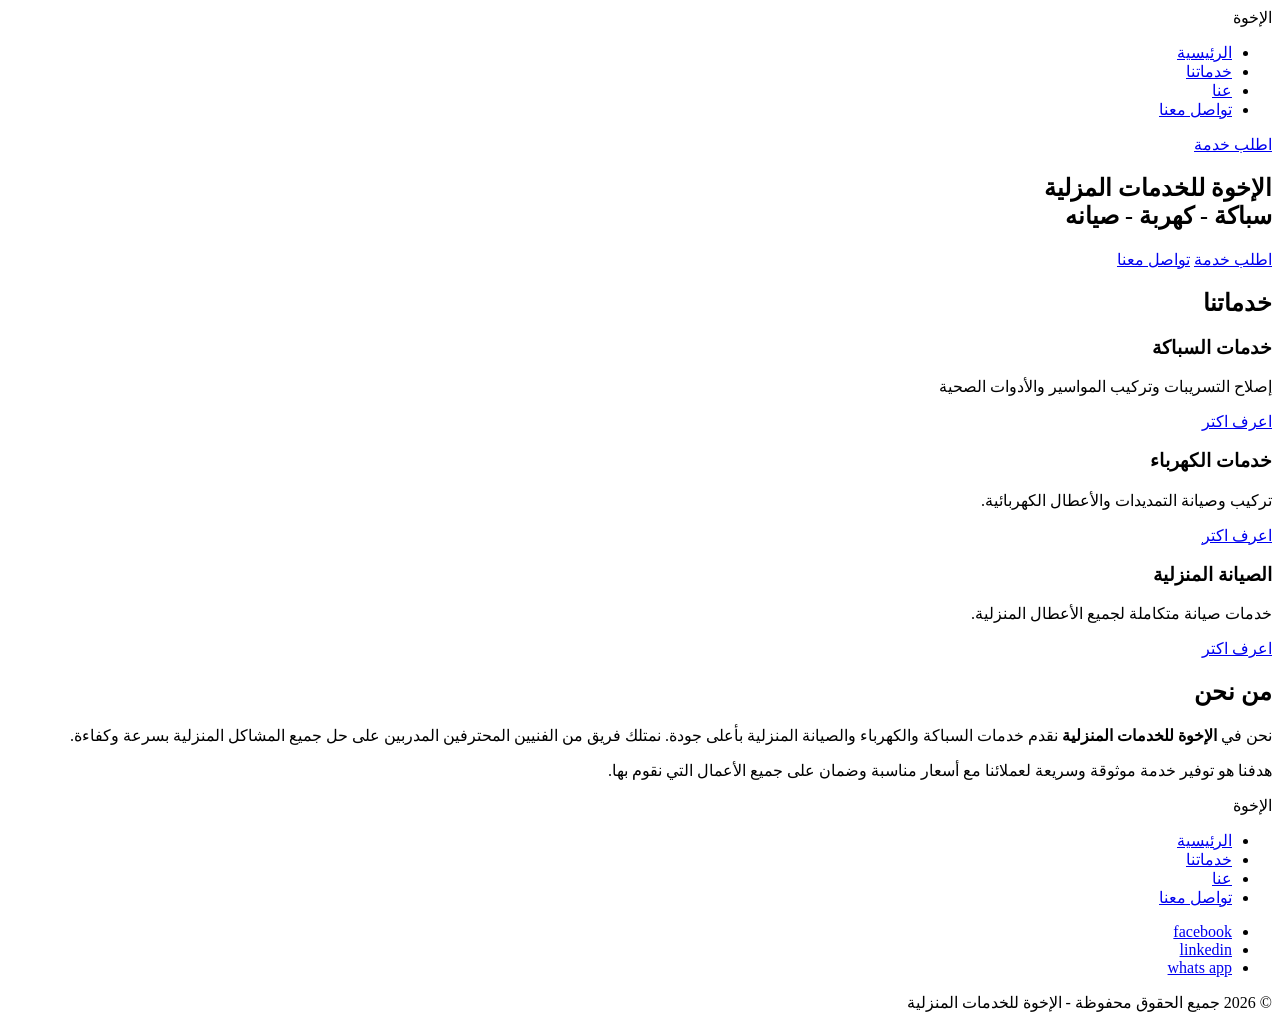
==== index.html @ 64cb6274 "Add files via upload" ====
<!DOCTYPE html>
<html lang="ar" dir="rtl">

<head>
    <meta charset="UTF-8">
    <meta name="viewport" content="width=device-width, initial-scale=1.0">
    <title>الاخوة</title>
    <link rel="stylesheet" href="css/normalize.css">
    <link rel="stylesheet" href="css/all.min.css">
    <link rel="stylesheet" href="css/framework.css">
    <link rel="stylesheet" href="css/style.css">
</head>

<body>
    <header id="home">
        <div class="container">
            <nav class="navbar">
                <div class="logo">
                    الإ<span>خوة</span>
                </div>

                <div class="menu-toggle"><i class="fa-solid fa-bars"></i></div>
                <ul class="nav-links">
                    <li><a href="#home">الرئيسية</a></li>
                    <li><a href="#services">خدماتنا</a></li>
                    <li><a href="#about">عنا</a></li>
                    <li><a href="#footer">تواصل معنا</a></li>
                </ul>
                <a href="#" class="btn-nav">اطلب خدمة</a>
            </nav>
        </div>
    </header>

    <section class="hero-content">
        <div class="cover">
            <div class="hero-info">
                <h2>الإخوة للخدمات المزلية <br> سباكة - كهربة - صيانه</h2>
                <div class="hero-buttons">
                    <a href="#" class="btn primary">اطلب خدمة</a>
                    <a href="#" class="btn outline">تواصل معنا</a>
                </div>
            </div>
        </div>
    </section>

    <section class="services" id="services">
        <div class="container">
            <h2 class="title-section">خدماتنا</h2>

            <div class="services-grid">

                <div class="service-card">
                    <div class="icon"></div>
                    <h3>خدمات السباكة</h3>
                    <p>إصلاح التسريبات وتركيب المواسير والأدوات الصحية</p>
                    <a href="#" class="card-btn">اعرف اكتر </a>
                </div>

                <div class="service-card">
                    <div class="icon"></div>
                    <h3>خدمات الكهرباء</h3>
                    <p>تركيب وصيانة التمديدات والأعطال الكهربائية.</p>
                    <a href="#" class="card-btn">اعرف اكتر </a>
                </div>

                <div class="service-card">
                    <div class="icon"></div>
                    <h3>الصيانة المنزلية</h3>
                    <p>خدمات صيانة متكاملة لجميع الأعطال المنزلية.</p>
                    <a href="#" class="card-btn">اعرف اكتر </a>
                </div>

            </div>
        </div>
    </section>

    <section class="about" id="about">

<h2 class="title-section">من نحن</h2>

<p>
نحن في <strong>الإخوة للخدمات المنزلية</strong> نقدم خدمات السباكة والكهرباء
والصيانة المنزلية بأعلى جودة. نمتلك فريق من الفنيين المحترفين
المدربين على حل جميع المشاكل المنزلية بسرعة وكفاءة.
</p>

<p>
هدفنا هو توفير خدمة موثوقة وسريعة لعملائنا مع أسعار مناسبة
وضمان على جميع الأعمال التي نقوم بها.
</p>

</section>

<footer id="footer">
    <div class="container">
        <div class="foot-logo">
            <div class="logo">
                الإ<span>خوة</span>
            </div>
        </div>
            <ul class="foot-links">
                <li><a href="#home">الرئيسية</a></li>
                <li><a href="#services">خدماتنا</a></li>
                <li><a href="#about">عنا</a></li>
                <li><a href="#">تواصل معنا</a></li>
            </ul>
            <div class="foot-social">
                <ul class="icons">
                    <li><a href="#"><i class="fa-brands fa-facebook"></i> facebook</a></li>
                    <li><a href="#"><i class="fa-brands fa-linkedin-in"></i> linkedin</a></li>
                    <li><a href="#"><i class="fa-brands fa-whatsapp"></i> whats app</a></li>
                </ul>
            </div>
    </div>
    <p class="copy">© 2026 جميع الحقوق محفوظة - الإخوة للخدمات المنزلية</p>
</footer>


<script src="js/main.js"></script>
</body>
</html>
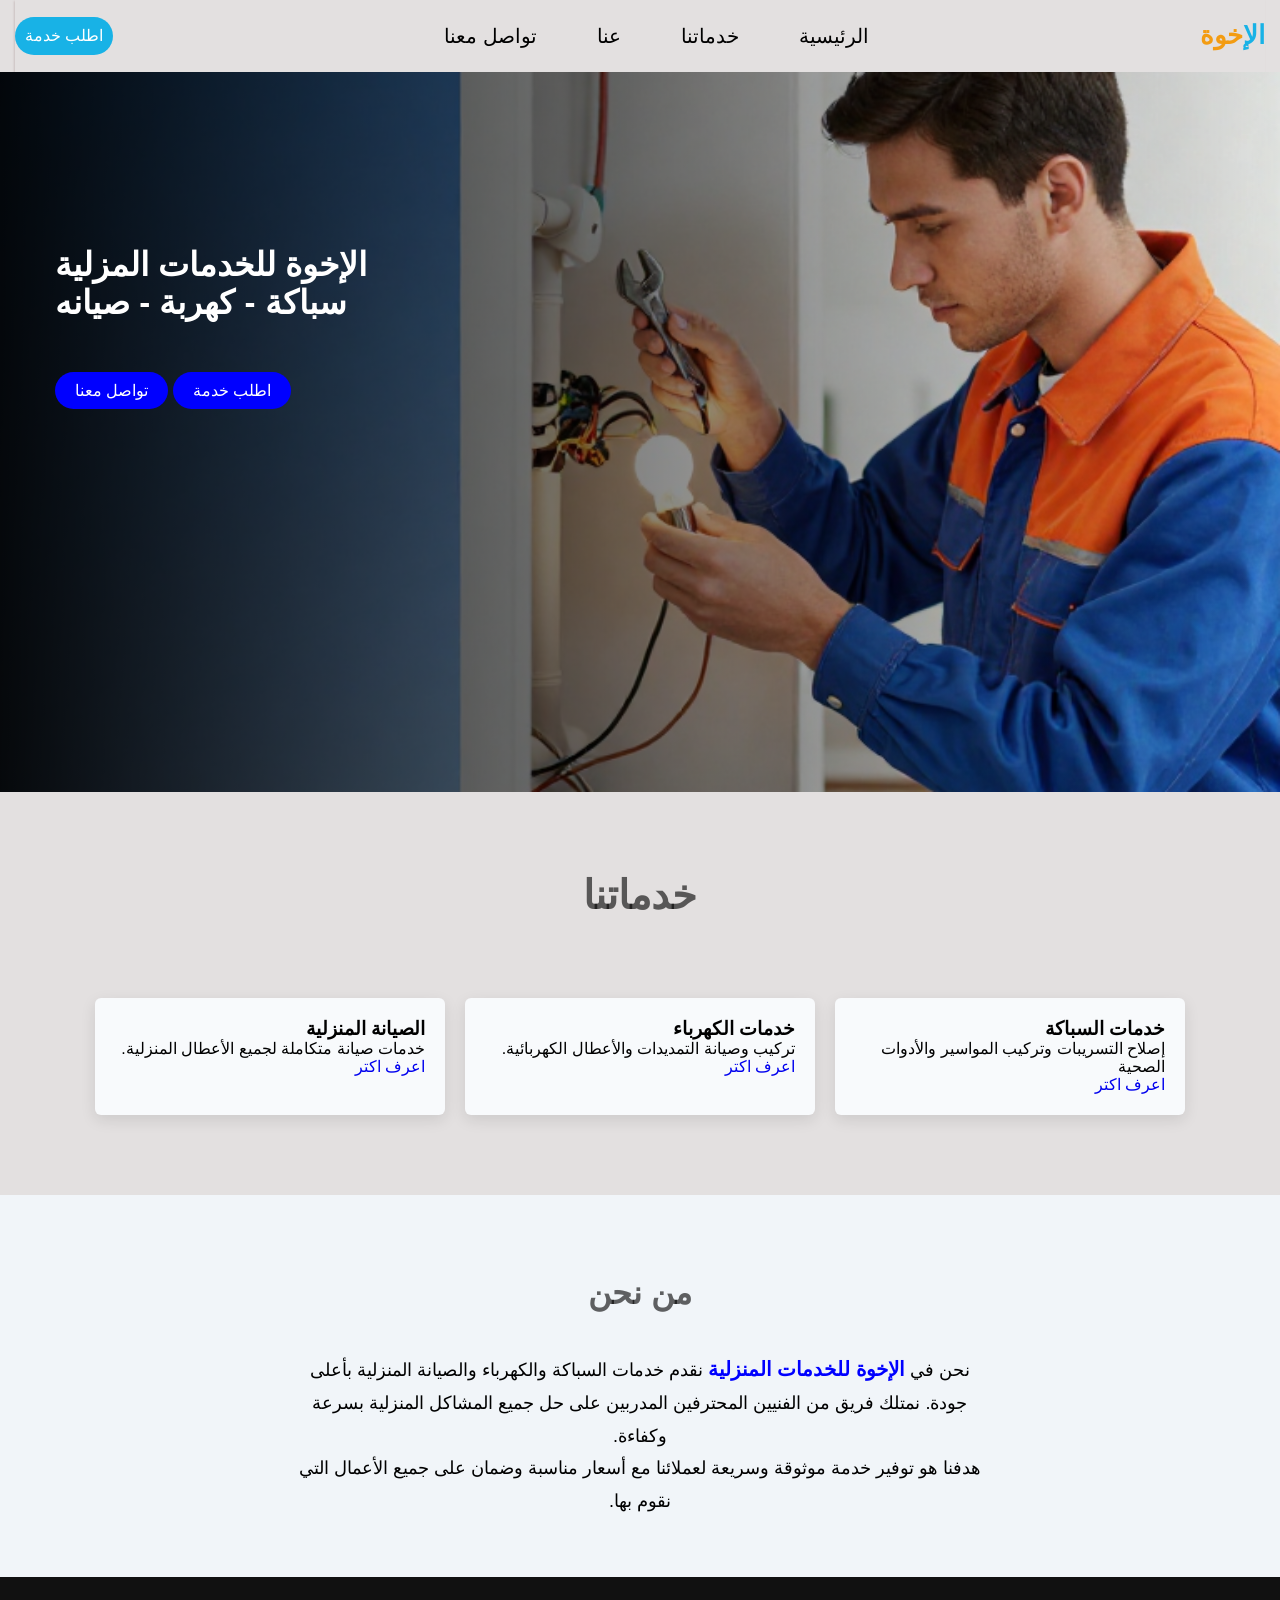
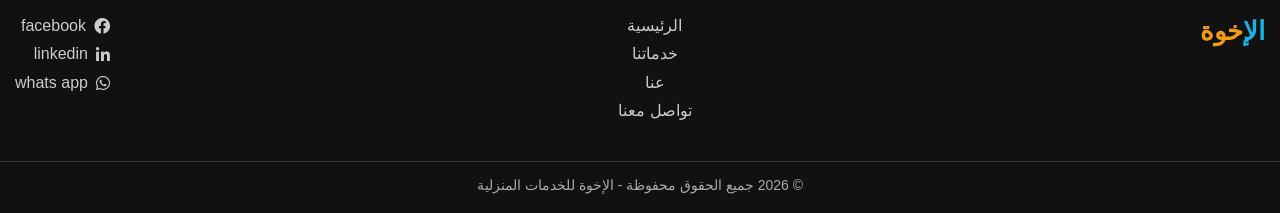
==== commit 2b3adba4: "add services pages" ====
--- a/index.html
+++ b/index.html
@@ -53,21 +53,21 @@
                     <div class="icon"></div>
                     <h3>خدمات السباكة</h3>
                     <p>إصلاح التسريبات وتركيب المواسير والأدوات الصحية</p>
-                    <a href="#" class="card-btn">اعرف اكتر </a>
+                    <a href="plumbing.html" class="card-btn" target="_blank">اعرف اكتر</a>
                 </div>
 
                 <div class="service-card">
                     <div class="icon"></div>
                     <h3>خدمات الكهرباء</h3>
                     <p>تركيب وصيانة التمديدات والأعطال الكهربائية.</p>
-                    <a href="#" class="card-btn">اعرف اكتر </a>
+                    <a href="electricity.html" class="card-btn" target="_blank">اعرف اكتر </a>
                 </div>
 
                 <div class="service-card">
                     <div class="icon"></div>
                     <h3>الصيانة المنزلية</h3>
                     <p>خدمات صيانة متكاملة لجميع الأعطال المنزلية.</p>
-                    <a href="#" class="card-btn">اعرف اكتر </a>
+                    <a href="maintenance.html" class="card-btn" target="_blank">اعرف اكتر</a>
                 </div>
 
             </div>
--- a/css/framework.css
+++ b/css/framework.css
@@ -0,0 +1,736 @@
+/* start box  */
+.d-flex {
+    display: flex;
+}
+
+.f-wrap {
+    flex-wrap: wrap;
+}
+
+.gap-20 {
+    gap: 20px;
+}
+
+.d-grid {
+    display: grid;
+}
+
+.d-block {
+    display: block;
+}
+
+@media (max-width: 767px) {
+    .block-mobile {
+        display: block;
+    }
+}
+
+/* end box  */
+
+/* start padding + margin,  */
+.p-2 {
+    padding: 2px;
+}
+
+.p-5 {
+    padding: 5px;
+}
+
+.p-10 {
+    padding: 10px;
+}
+
+.p-15 {
+    padding: 15px;
+}
+
+.p-20 {
+    padding: 20px;
+}
+
+.pt-10 {
+    padding-top: 10px;
+}
+
+.pt-15 {
+    padding-top: 15px;
+}
+
+.pt-20 {
+    padding-top: 20px;
+}
+
+.pt-30 {
+    padding-top: 30px;
+}
+
+.pb-5 {
+    padding-bottom: 5px;
+}
+
+.pb-10 {
+    padding-bottom: 10px;
+}
+
+.pb-15 {
+    padding-bottom: 15px;
+}
+
+.pb-20 {
+    padding-bottom: 20px;
+}
+
+.pb-25 {
+    padding-bottom: 25px;
+}
+
+.pl-10 {
+    padding-left: 10px;
+}
+
+.pl-15 {
+    padding-left: 15px;
+}
+
+.pl-20 {
+    padding-left: 20px;
+}
+
+.pl-30 {
+    padding-left: 30px;
+}
+
+.pl-70 {
+    padding-left: 70px;
+}
+
+.pr-20 {
+    padding-right: 20px;
+}
+
+.pr-90 {
+    padding-right: 90px;
+}
+
+.m-auto {
+    margin: auto;
+}
+
+.m-0 {
+    margin: 0;
+}
+
+.m-15 {
+    margin: 15px;
+}
+
+.m-20 {
+    margin: 20px;
+}
+
+.mt-0 {
+    margin-top: 0;
+}
+
+.mt-5 {
+    margin-top: 5px;
+}
+
+.mt-10 {
+    margin-top: 10px;
+}
+
+.mt-15 {
+    margin-top: 15px;
+}
+
+.mt-20 {
+    margin-top: 20px;
+}
+
+.mt-25 {
+    margin-top: 25px;
+}
+
+.mb-0 {
+    margin-bottom: 0;
+}
+
+.mb-5 {
+    margin-bottom: 5px;
+}
+
+.mb-10 {
+    margin-bottom: 10px;
+}
+
+.mb-15 {
+    margin-bottom: 15px;
+}
+
+.mb-20 {
+    margin-bottom: 20px;
+}
+
+.mb-25 {
+    margin-bottom: 25px;
+}
+
+.mb-30 {
+    margin-bottom: 30px;
+}
+
+.mb-50 {
+    margin-bottom: 50px;
+}
+
+.mb-100 {
+    margin-bottom: 100px;
+}
+
+.mb--10 {
+    margin-bottom: -10px;
+}
+
+.ml-auto {
+    margin-left: auto;
+}
+
+.ml-0 {
+    margin-left: 0;
+}
+
+.ml-5 {
+    margin-left: 5px;
+}
+
+.ml-10 {
+    margin-left: 10px;
+}
+
+.ml-15 {
+    margin-left: 15px;
+}
+
+.ml-20 {
+    margin-left: 20px;
+}
+
+.mr-5 {
+    margin-right: 5px;
+}
+
+.mr-10 {
+    margin-right: 10px;
+}
+
+.mr-15 {
+    margin-right: 15px;
+}
+
+.mr-20 {
+    margin-right: 20px;
+}
+
+.mr-90 {
+    margin-right: 90px;
+}
+
+.mt--20 {
+    margin-top: -20px;
+}
+
+/* end padding + margin,  */
+/* start color  */
+.bg-white {
+    background-color: white;
+}
+
+.bg-eee {
+    background-color: #eee;
+}
+
+.bg-blue0 {
+    background-color: blue;
+}
+
+.bg-blue {
+    background-color: var(--blue-color);
+}
+
+.bg-orange {
+    background-color: var(--orange-color)
+}
+
+.bg-red {
+    background-color: var(--red-color)
+}
+
+.bg-green {
+    background-color: var(--green-color)
+}
+
+.bg-grey {
+    background-color: grey;
+}
+
+.bg-eee {
+    background-color: #eee;
+}
+
+.c-black {
+    color: black;
+}
+
+.c-white {
+    color: white;
+}
+
+.c-red {
+    color: red;
+}
+
+.c-facebook {
+    color: #1877f2;
+}
+
+.c-twitter {
+    color: #1da1f2;
+}
+
+.c-toutube {
+    color: #ff0000;
+}
+
+.c-linkedin {
+    color: #0a66c2;
+}
+
+.c-blue {
+    color: var(--blue-color);
+}
+
+.c-blue-alt {
+    color: var(--blue-alt-color);
+}
+
+.c-orange {
+    color: var(--orange-color);
+}
+
+.c-green {
+    color: var(--green-color);
+}
+
+.c-red {
+    color: var(--red-color);
+}
+
+.c-grey {
+    color: var(--grey-color);
+}
+
+.c-bbb {
+    color: #bbb;
+}
+
+/* end color  */
+/* start position  */
+.p-relative {
+    position: relative;
+}
+
+.p-absolute {
+    position: absolute;
+}
+
+.over-h {
+    overflow: hidden;
+}
+
+.top-0 {
+    top: 0;
+}
+
+.top-15 {
+    top: 15px;
+}
+
+.right-20 {
+    right: 20px;
+}
+
+.left-0 {
+    left: 0;
+}
+
+.left-15 {
+    left: 15px;
+}
+
+/* end position  */
+/* start font  */
+.fs-13 {
+    font-size: 13px;
+}
+
+.fs-14 {
+    font-size: 14px;
+}
+
+.fs-15 {
+    font-size: 15px;
+}
+
+.fs-17 {
+    font-size: 17px;
+}
+
+.fs-18 {
+    font-size: 18px;
+}
+
+.fs-20 {
+    font-size: 20px;
+}
+
+.fs-25 {
+    font-size: 25px;
+}
+
+.fs-30 {
+    font-size: 30px;
+}
+
+.fw-bold {
+    font-weight: bold;
+}
+
+.fw-normal {
+    font-weight: normal;
+}
+
+.text-c {
+    text-align: center;
+}
+
+.text-r {
+    text-align: right;
+}
+
+.text-l {
+    text-align: left;
+}
+
+.text-nowrap {
+    text-wrap: nowrap;
+}
+
+.text-form {
+    text-transform: capitalize;
+}
+
+@media (max-width: 767px) {
+    .text-c-mobile {
+        text-align: center;
+    }
+}
+
+.align-center {
+    align-items: center;
+}
+
+/* end font  */
+/* start border  */
+.rad-6 {
+    border-radius: 6px;
+}
+
+.rad-10 {
+    border-radius: 10px;
+}
+
+.rad-15 {
+    border-radius: 15px;
+}
+
+.rad-20 {
+    border-radius: 20px;
+}
+
+.rad-30 {
+    border-radius: 30px;
+}
+
+.rad-half {
+    border-radius: 50%
+}
+
+.border-ccc {
+    border: 1px solid #ccc;
+}
+
+.border-b1-ccc {
+    border-bottom: 1px solid #ccc;
+}
+
+.border-eee {
+    border: 1px solid #eee;
+}
+
+.border-2-eee {
+    border: 2px solid #eee;
+}
+
+.border-ddd {
+    border: 1px solid #ddd;
+}
+
+.border-t-eee {
+    border-top: 1px solid #eee;
+}
+
+.border-b1-eee {
+    border-bottom: 1px solid #eee;
+}
+
+.border-b-eee {
+    border-bottom: 2px solid #eee;
+}
+
+.b-none {
+    border: none;
+}
+
+.b-r-none {
+    border-right: none;
+}
+
+.out-none {
+    outline: none;
+}
+
+/* end border  */
+/* start media  */
+@media (max-width: 767px) {
+    .mobile-none {
+        display: none;
+    }
+}
+
+/* end media  */
+/* start width + height  */
+.m-w-full {
+    max-width: 100%;
+}
+
+.w-full {
+    width: 100%;
+}
+
+.w-fit {
+    width: fit-content;
+}
+
+.w-15 {
+    width: 15px;
+}
+
+.w-30 {
+    width: 30px;
+}
+
+.w-40 {
+    width: 40px;
+}
+
+.w-50 {
+    width: 50px;
+}
+
+.w-60 {
+    width: 60px;
+}
+
+.w-80 {
+    width: 80px;
+}
+
+.w-90 {
+    width: 90px;
+}
+
+.w-100 {
+    width: 100px;
+}
+
+.w-120 {
+    width: 120px;
+}
+
+.w-150 {
+    width: 150px;
+}
+
+.w-180 {
+    width: 180px;
+}
+
+.w-200 {
+    width: 200px;
+}
+
+.w-300 {
+    width: 300px;
+}
+
+.w-50-100 {
+    width: 50%;
+}
+
+.w-70-100 {
+    width: 70%;
+}
+
+.h-full {
+    height: 100%;
+}
+
+.m-h-80 {
+    min-height: 80px;
+}
+
+.m-h-140 {
+    min-height: 140px;
+}
+
+.m-h-160 {
+    min-height: 160px;
+}
+
+.h-5 {
+    height: 5px;
+}
+
+.h-6 {
+    height: 6px;
+}
+
+.h-8 {
+    height: 8px;
+}
+
+.h-15 {
+    height: 15px;
+}
+
+.h-30 {
+    height: 30px;
+}
+
+.h-40 {
+    height: 40px;
+}
+
+.h-50 {
+    height: 50px;
+}
+
+.h-60 {
+    height: 60px;
+}
+
+.h-80 {
+    height: 80px;
+}
+
+.h-90 {
+    height: 90px;
+}
+
+.h-100 {
+    height: 100px;
+}
+
+.h-120 {
+    height: 120px;
+}
+
+.h-150 {
+    height: 150px;
+}
+
+.h-180 {
+    height: 180px;
+}
+
+.h-280 {
+    height: 280px;
+}
+
+.h-300 {
+    height: 300px;
+}
+
+.line-height6 {
+    line-height: 1.6;
+}
+
+.line-height {
+    line-height: 1.7;
+}
+
+/* end width + height  */
+/* start transition  */
+.trans-03 {
+    transition: 0.3s;
+}
+
+.trans-05 {
+    transition: 0.5s;
+}
+
+/* end transition  */
+/* start components  */
+.center-flex {
+    display: flex;
+    align-items: center;
+    justify-content: center;
+}
+
+.between-flex {
+    display: flex;
+    align-items: center;
+    justify-content: space-between;
+}
+
+.evenly-flex {
+    display: flex;
+    align-items: center;
+    justify-content: space-evenly;
+}
+
+.start-flex {
+    display: flex;
+    align-items: center;
+    justify-content: flex-start;
+}
+
+.flex-1 {
+    flex: 1;
+}
+
+.btn-shape {
+    padding: 5px 10px;
+    border-radius: 6px;
+    border: 1px solid #eee;
+}
+
+/* end components  */
+.curs-pointer {
+    cursor: pointer
+}
+
+.resize-none {
+    resize: none;
+}
--- a/css/style.css
+++ b/css/style.css
@@ -0,0 +1,299 @@
+*{
+    margin: 0;
+    padding: 0;
+    box-sizing: border-box;
+}
+:root {
+    --main-color: #18b2e6;
+    --hover-color: #f39c12;
+    --all-color: #93c1fa;
+    --main-transition: 0.4s;
+    --min-radius: 6px;
+}
+html {
+    scroll-behavior: smooth;
+}
+body {
+    direction: rtl;
+    text-align: right;
+    font-family: "cairo", sans-serif;
+    background-color: #e3e0e0;
+}
+.container {
+    padding-left: 15px;
+    padding-right: 15px;
+    margin-left: auto;
+    margin-right: auto;
+}
+ul {
+    list-style: none;
+}
+a {
+    text-decoration: none;
+}
+
+.title-section {
+    font-size: 40px;
+    text-align: center;
+    padding: 20px;
+    margin-bottom: 40px;
+    font-weight: bold;
+    color: #0000009c;
+}
+
+/* start header  */
+.navbar {
+    display: flex;
+    justify-content: space-between;
+    align-items: center;
+    min-height: 72px;
+    flex-wrap: wrap;
+    box-shadow: -1px 1px 2px 0px #cbc0c0;
+}
+.logo {
+    font-size: 26px;
+    font-weight: bold;
+    color: var(--main-color);
+}
+.logo span {
+    color:#f39c12;
+    font-size: 26px;
+}
+.nav-links {
+    position: relative;
+    list-style: none;
+    display: flex;
+    height: 72px;
+    align-items: center;
+}
+.nav-links a {
+    position: relative;
+    padding: 0 30px;
+    color: black;
+    text-decoration: none;
+    font-size: 20px;
+    overflow: hidden;
+    display: flex;
+    align-items: center;
+    height: 72px;
+}
+.nav-links a:hover {
+    color: var(--hover-color);
+}
+.nav-links a::before {
+    content: "";
+    position: absolute;
+    background-color: var(--hover-color);
+    height: 2px;
+    width: 100%;
+    top: 0;
+    left: -100%;
+    transition: var(--main-transition);
+}
+.nav-links a:hover::before {
+    left: 0;
+}
+.navbar .btn-nav {
+    background-color: var(--main-color);
+    color: white;
+    height: fit-content;
+    padding: 10px;
+    border-radius: 20px;
+    transition: var(--main-transition);
+}
+.navbar .btn-nav:hover {
+    color: var(--hover-color);
+}
+@media (min-width: 768px) and (max-width: 991px) {
+    .navbar .btn-nav {
+        display: none;
+    }
+}
+.menu-toggle {
+    display: none;
+    font-size: 30px;
+    color: blue;
+    cursor: pointer;
+}
+@media (max-width: 767px) {
+    .navbar {
+        justify-content: space-around;
+        align-items: center;
+    }
+    .nav-links {
+        display: none;
+    }
+    .navbar > a {
+        display: none;
+    }
+    .menu-toggle {
+    display: block;
+}
+.menu-toggle:hover .nav-links {
+    display: flex;
+}
+}
+/* end header  */
+/* start hero-content */
+
+section.hero-content {
+position: relative;
+    height: 80vh;
+    background-image: url(../images/hero.png);
+    background-position: center;
+    background-size: cover;
+    background-repeat: no-repeat;
+}
+section.hero-content .cover {
+    position: absolute;
+    width: 100%;
+    height: 100%;
+    background: linear-gradient(90deg, #000000f2, transparent);
+}
+section.hero-content .cover .hero-info {
+    position: absolute;
+    text-align: left;
+    left: 25px;
+    top: 20%;
+}
+section.hero-content h2 {
+    color: white;
+    font-size: 33px;
+    padding: 30px;
+    font-weight: 600;
+}
+section.hero-content p {
+    color: white;
+    font-size: 20px;
+    padding: 0 20px 20px;
+}
+section.hero-content .hero-buttons {
+    padding-left: 30px;
+    margin-top: 30px;
+}
+section.hero-content .hero-buttons .btn {
+    color: white;
+    padding: 10px 20px;
+    background: blue;
+    border-radius: 20px;
+    transition: var(--main-transition);
+}
+section.hero-content .hero-buttons .primary:hover {
+    background: var(--hover-color);
+    border-color: white;
+    border-width: 1px;
+    border-style: solid;
+    color: black;
+    font-weight: bold;
+}
+section.hero-content .hero-buttons .outline:hover {
+    background: var(--hover-color);
+    border-color: white; 
+    border-width: 1px;
+    border-style: solid;
+}
+/* end hero-content */
+
+/* start services  */
+.services {
+    padding: 60px;
+}
+
+.services .services-grid {
+    display: grid;
+    grid-template-columns: repeat(auto-fit, minmax(250px, 1fr));
+    gap: 20px;
+    padding: 20px;
+}
+/* start card */
+.services .services-grid .service-card {
+    background: #f8fafc;
+    padding: 20px;
+    overflow: hidden;
+    border-radius: var(--min-radius);
+    box-shadow: 0 5px 15px rgba(0, 0, 0, 0.1);
+    transition: var(--main-transition);
+}
+.services .services-grid .service-card:hover {
+    transform: translateY(-5px);
+}
+/* end card */
+/* end services  */
+/* start about  */
+.about{
+padding:60px;
+background:#f1f5f9;
+text-align:center;
+}
+
+.about h2{
+font-size:32px;
+margin-bottom:20px;
+}
+
+.about p{
+max-width:700px;
+margin:auto;
+line-height:1.8;
+font-size:18px;
+}
+/* end about  */
+/* start footer  */
+footer {
+    background: #111;
+    color: #fff;
+    text-align: center;
+    padding: 40px 0 20px;
+}
+footer .container {
+    display: flex;
+    justify-content: space-between;
+    align-items: flex-start;
+    flex-wrap: wrap;
+    gap: 30px;
+}
+.foot-links li {
+    margin-bottom: 10px;
+}
+
+.foot-links a {
+    text-decoration:none;
+    color:#ccc;
+    transition:0.3s;
+}
+.foot-links a:hover{
+    color:#f39c12;
+}
+
+/* السوشيال */
+.icons{
+    list-style:none;
+}
+
+.icons li{
+    margin-bottom:10px;
+}
+
+.icons a{
+    text-decoration:none;
+    color:#ccc;
+    display:flex;
+    align-items:center;
+    gap:8px;
+    transition:0.3s;
+}
+
+.icons a:hover{
+    color:#f39c12;
+}
+
+/* خط الحقوق */
+.copy{
+    text-align:center;
+    margin-top:30px;
+    border-top:1px solid #333;
+    padding-top:15px;
+    font-size:14px;
+    color:#aaa;
+}
+/* end footer  */
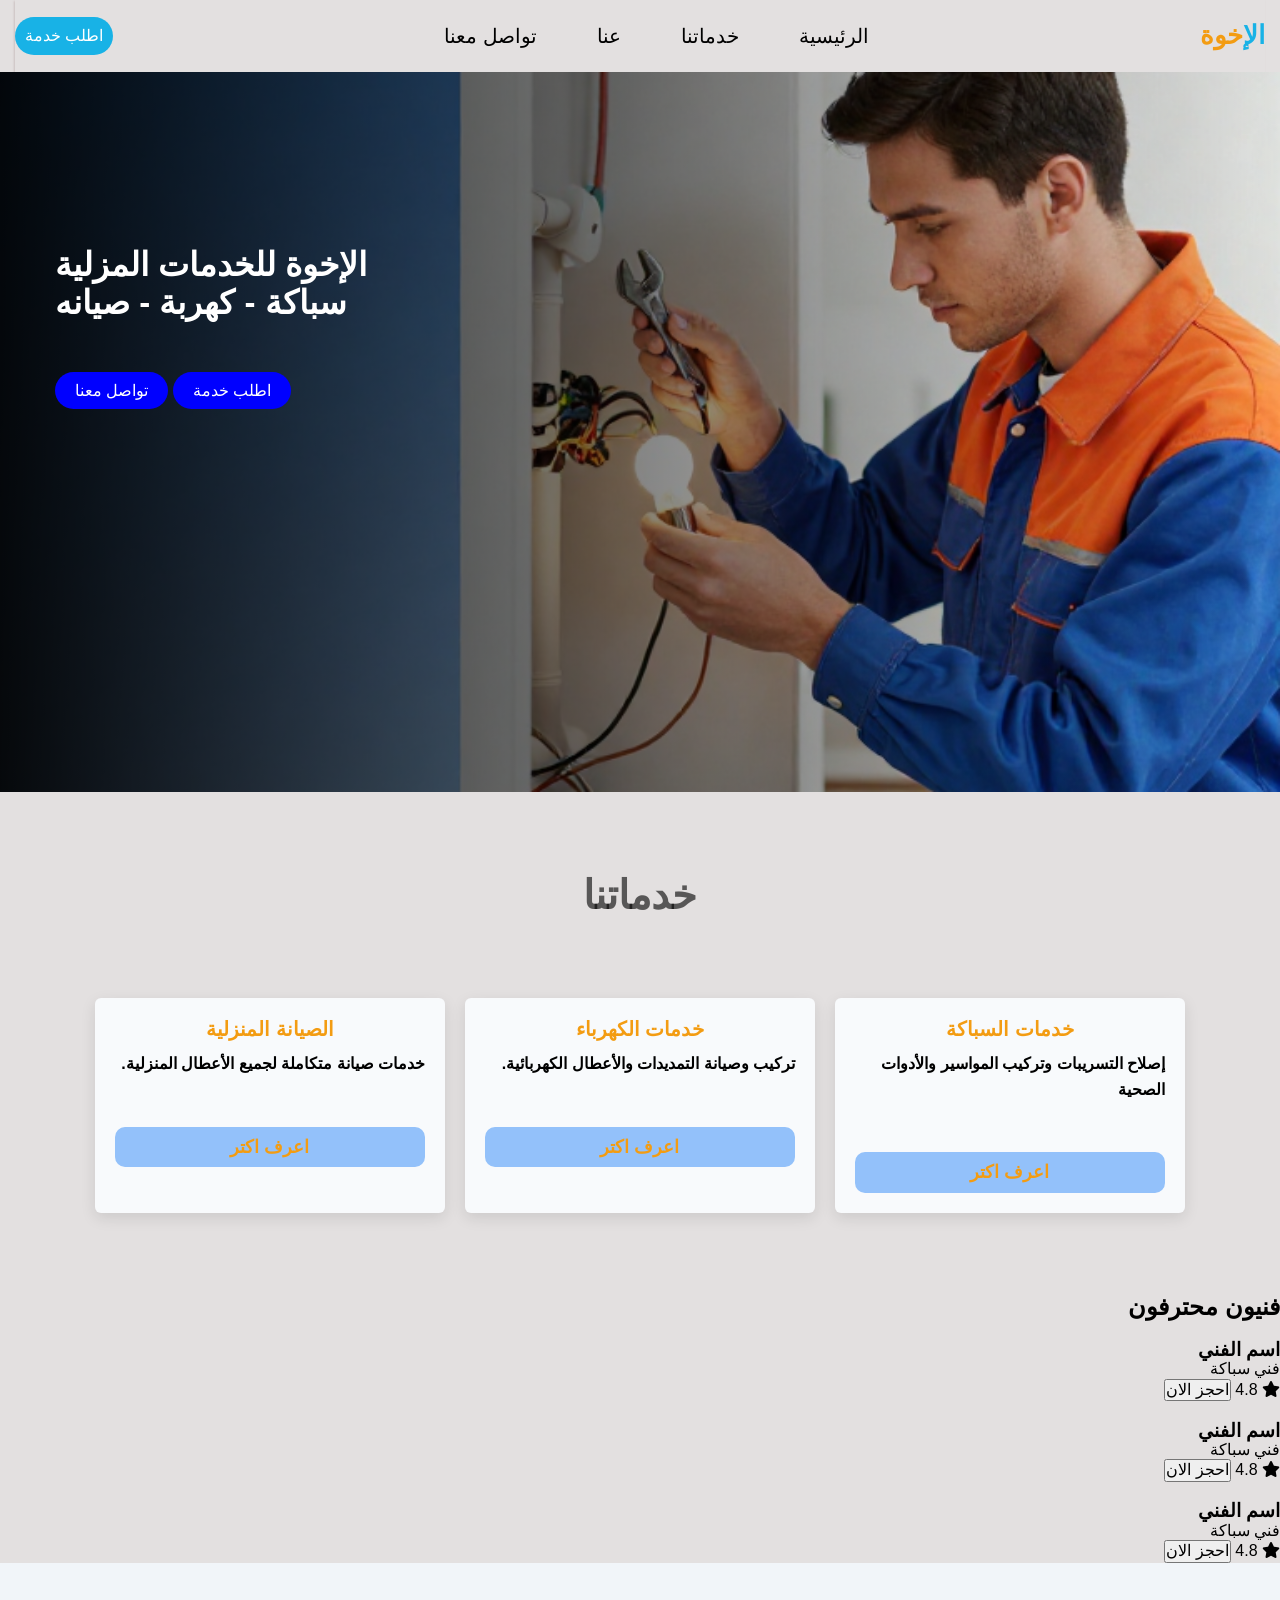
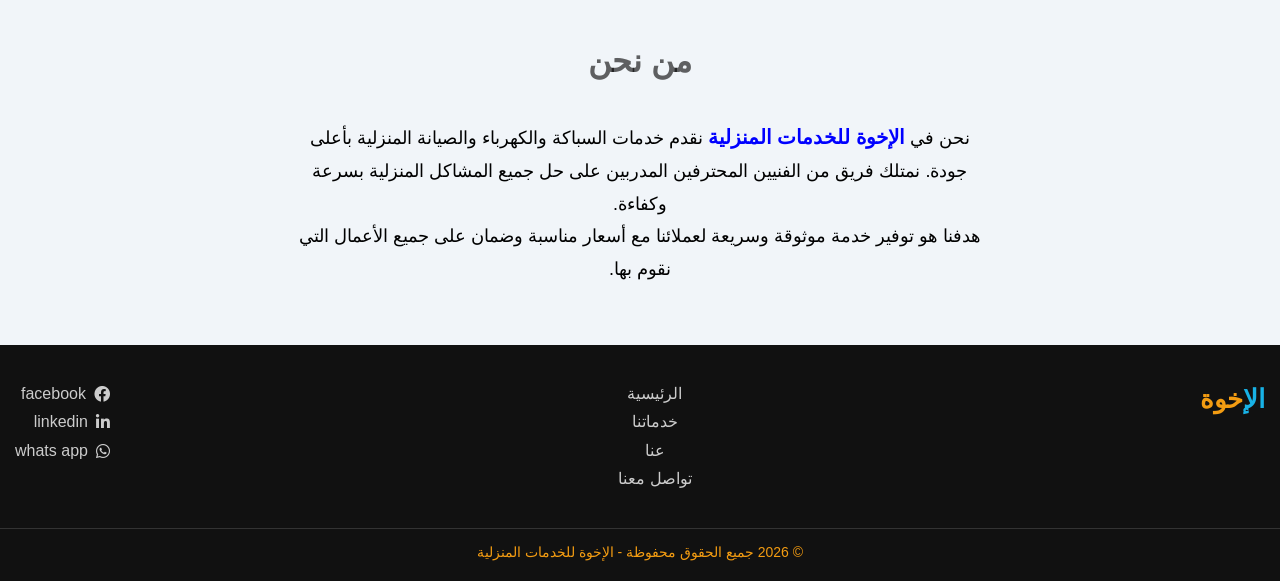
==== commit bee65c98: "add section technicians" ====
--- a/index.html
+++ b/index.html
@@ -1,121 +1,154 @@
-<!DOCTYPE html>
+<!doctype html>
 <html lang="ar" dir="rtl">
+  <head>
+    <meta charset="UTF-8" />
+    <meta name="viewport" content="width=device-width, initial-scale=1.0" />
+    <title>الاخوة</title>
+    <link rel="stylesheet" href="css/normalize.css" />
+    <link rel="stylesheet" href="css/all.min.css" />
+    <link rel="stylesheet" href="css/framework.css" />
+    <link rel="stylesheet" href="css/style.css" />
+  </head>
 
-<head>
-    <meta charset="UTF-8">
-    <meta name="viewport" content="width=device-width, initial-scale=1.0">
-    <title>الاخوة</title>
-    <link rel="stylesheet" href="css/normalize.css">
-    <link rel="stylesheet" href="css/all.min.css">
-    <link rel="stylesheet" href="css/framework.css">
-    <link rel="stylesheet" href="css/style.css">
-</head>
+  <body>
+    <header id="home">
+      <div class="container">
+        <nav class="navbar">
+          <div class="logo">الإ<span>خوة</span></div>
 
-<body>
-    <header id="home">
-        <div class="container">
-            <nav class="navbar">
-                <div class="logo">
-                    الإ<span>خوة</span>
-                </div>
-
-                <div class="menu-toggle"><i class="fa-solid fa-bars"></i></div>
-                <ul class="nav-links">
-                    <li><a href="#home">الرئيسية</a></li>
-                    <li><a href="#services">خدماتنا</a></li>
-                    <li><a href="#about">عنا</a></li>
-                    <li><a href="#footer">تواصل معنا</a></li>
-                </ul>
-                <a href="#" class="btn-nav">اطلب خدمة</a>
-            </nav>
-        </div>
+          <div class="menu-toggle"><i class="fa-solid fa-bars"></i></div>
+          <ul class="nav-links">
+            <li><a href="#home">الرئيسية</a></li>
+            <li><a href="#services">خدماتنا</a></li>
+            <li><a href="#about">عنا</a></li>
+            <li><a href="#footer">تواصل معنا</a></li>
+          </ul>
+          <a href="#" class="btn-nav">اطلب خدمة</a>
+        </nav>
+      </div>
     </header>
 
     <section class="hero-content">
-        <div class="cover">
-            <div class="hero-info">
-                <h2>الإخوة للخدمات المزلية <br> سباكة - كهربة - صيانه</h2>
-                <div class="hero-buttons">
-                    <a href="#" class="btn primary">اطلب خدمة</a>
-                    <a href="#" class="btn outline">تواصل معنا</a>
-                </div>
-            </div>
+      <div class="cover">
+        <div class="hero-info">
+          <h2>
+            الإخوة للخدمات المزلية <br />
+            سباكة - كهربة - صيانه
+          </h2>
+          <div class="hero-buttons">
+            <a href="#" class="btn primary">اطلب خدمة</a>
+            <a href="#" class="btn outline">تواصل معنا</a>
+          </div>
         </div>
+      </div>
     </section>
 
     <section class="services" id="services">
-        <div class="container">
-            <h2 class="title-section">خدماتنا</h2>
+      <div class="container">
+        <h2 class="title-section">خدماتنا</h2>
 
-            <div class="services-grid">
+        <div class="services-grid">
+          <div class="service-card">
+            <div class="icon"></div>
+            <h3>خدمات السباكة</h3>
+            <p>إصلاح التسريبات وتركيب المواسير والأدوات الصحية</p>
+            <a href="plumbing.html" class="card-btn" target="_blank"
+              >اعرف اكتر</a
+            >
+          </div>
 
-                <div class="service-card">
-                    <div class="icon"></div>
-                    <h3>خدمات السباكة</h3>
-                    <p>إصلاح التسريبات وتركيب المواسير والأدوات الصحية</p>
-                    <a href="plumbing.html" class="card-btn" target="_blank">اعرف اكتر</a>
-                </div>
+          <div class="service-card">
+            <div class="icon"></div>
+            <h3>خدمات الكهرباء</h3>
+            <p>تركيب وصيانة التمديدات والأعطال الكهربائية.</p>
+            <a href="electricity.html" class="card-btn" target="_blank"
+              >اعرف اكتر
+            </a>
+          </div>
 
-                <div class="service-card">
-                    <div class="icon"></div>
-                    <h3>خدمات الكهرباء</h3>
-                    <p>تركيب وصيانة التمديدات والأعطال الكهربائية.</p>
-                    <a href="electricity.html" class="card-btn" target="_blank">اعرف اكتر </a>
-                </div>
+          <div class="service-card">
+            <div class="icon"></div>
+            <h3>الصيانة المنزلية</h3>
+            <p>خدمات صيانة متكاملة لجميع الأعطال المنزلية.</p>
+            <a href="maintenance.html" class="card-btn" target="_blank"
+              >اعرف اكتر</a
+            >
+          </div>
+        </div>
+      </div>
+    </section>
+    <section class="technicians">
+      <h2>فنيون محترفون</h2>
+      <div class="tech-container">
+        <div class="tech-card">
+          <img src="" alt="" />
+          <h3>اسم الفني</h3>
+          <p>فني سباكة</p>
+          <span><i class="fa-solid fa-star"></i> 4.8</span>
+          <button>احجز الان</button>
+        </div>
 
-                <div class="service-card">
-                    <div class="icon"></div>
-                    <h3>الصيانة المنزلية</h3>
-                    <p>خدمات صيانة متكاملة لجميع الأعطال المنزلية.</p>
-                    <a href="maintenance.html" class="card-btn" target="_blank">اعرف اكتر</a>
-                </div>
+        <div class="tech-card">
+          <img src="" alt="" />
+          <h3>اسم الفني</h3>
+          <p>فني سباكة</p>
+          <span><i class="fa-solid fa-star"></i> 4.8</span>
+          <button>احجز الان</button>
+        </div>
 
-            </div>
+        <div class="tech-card">
+          <img src="" alt="" />
+          <h3>اسم الفني</h3>
+          <p>فني سباكة</p>
+          <span><i class="fa-solid fa-star"></i> 4.8</span>
+          <button>احجز الان</button>
         </div>
+      </div>
     </section>
 
     <section class="about" id="about">
+      <h2 class="title-section">من نحن</h2>
 
-<h2 class="title-section">من نحن</h2>
+      <p>
+        نحن في <strong>الإخوة للخدمات المنزلية</strong> نقدم خدمات السباكة
+        والكهرباء والصيانة المنزلية بأعلى جودة. نمتلك فريق من الفنيين المحترفين
+        المدربين على حل جميع المشاكل المنزلية بسرعة وكفاءة.
+      </p>
 
-<p>
-نحن في <strong>الإخوة للخدمات المنزلية</strong> نقدم خدمات السباكة والكهرباء
-والصيانة المنزلية بأعلى جودة. نمتلك فريق من الفنيين المحترفين
-المدربين على حل جميع المشاكل المنزلية بسرعة وكفاءة.
-</p>
+      <p>
+        هدفنا هو توفير خدمة موثوقة وسريعة لعملائنا مع أسعار مناسبة وضمان على
+        جميع الأعمال التي نقوم بها.
+      </p>
+    </section>
 
-<p>
-هدفنا هو توفير خدمة موثوقة وسريعة لعملائنا مع أسعار مناسبة
-وضمان على جميع الأعمال التي نقوم بها.
-</p>
+    <footer id="footer">
+      <div class="container">
+        <div class="foot-logo">
+          <div class="logo">الإ<span>خوة</span></div>
+        </div>
+        <ul class="foot-links">
+          <li><a href="#home">الرئيسية</a></li>
+          <li><a href="#services">خدماتنا</a></li>
+          <li><a href="#about">عنا</a></li>
+          <li><a href="#">تواصل معنا</a></li>
+        </ul>
+        <div class="foot-social">
+          <ul class="icons">
+            <li>
+              <a href="#"><i class="fa-brands fa-facebook"></i> facebook</a>
+            </li>
+            <li>
+              <a href="#"><i class="fa-brands fa-linkedin-in"></i> linkedin</a>
+            </li>
+            <li>
+              <a href="#"><i class="fa-brands fa-whatsapp"></i> whats app</a>
+            </li>
+          </ul>
+        </div>
+      </div>
+      <p class="copy">© 2026 جميع الحقوق محفوظة - الإخوة للخدمات المنزلية</p>
+    </footer>
 
-</section>
-
-<footer id="footer">
-    <div class="container">
-        <div class="foot-logo">
-            <div class="logo">
-                الإ<span>خوة</span>
-            </div>
-        </div>
-            <ul class="foot-links">
-                <li><a href="#home">الرئيسية</a></li>
-                <li><a href="#services">خدماتنا</a></li>
-                <li><a href="#about">عنا</a></li>
-                <li><a href="#">تواصل معنا</a></li>
-            </ul>
-            <div class="foot-social">
-                <ul class="icons">
-                    <li><a href="#"><i class="fa-brands fa-facebook"></i> facebook</a></li>
-                    <li><a href="#"><i class="fa-brands fa-linkedin-in"></i> linkedin</a></li>
-                    <li><a href="#"><i class="fa-brands fa-whatsapp"></i> whats app</a></li>
-                </ul>
-            </div>
-    </div>
-    <p class="copy">© 2026 جميع الحقوق محفوظة - الإخوة للخدمات المنزلية</p>
-</footer>
-
-
-<script src="js/main.js"></script>
-</body>
-</html>+    <script src="js/main.js"></script>
+  </body>
+</html>
--- a/css/style.css
+++ b/css/style.css
@@ -1,299 +1,326 @@
-*{
-    margin: 0;
-    padding: 0;
-    box-sizing: border-box;
+* {
+  margin: 0;
+  padding: 0;
+  box-sizing: border-box;
 }
 :root {
-    --main-color: #18b2e6;
-    --hover-color: #f39c12;
-    --all-color: #93c1fa;
-    --main-transition: 0.4s;
-    --min-radius: 6px;
+  --main-color: #18b2e6;
+  --hover-color: #f39c12;
+  --all-color: #93c1fa;
+  --main-transition: 0.4s;
+  --min-radius: 6px;
 }
 html {
-    scroll-behavior: smooth;
+  scroll-behavior: smooth;
 }
 body {
-    direction: rtl;
-    text-align: right;
-    font-family: "cairo", sans-serif;
-    background-color: #e3e0e0;
+  direction: rtl;
+  text-align: right;
+  font-family: "cairo", sans-serif;
+  background-color: #e3e0e0;
 }
 .container {
-    padding-left: 15px;
-    padding-right: 15px;
-    margin-left: auto;
-    margin-right: auto;
+  padding-left: 15px;
+  padding-right: 15px;
+  margin-left: auto;
+  margin-right: auto;
 }
 ul {
-    list-style: none;
+  list-style: none;
 }
 a {
-    text-decoration: none;
+  text-decoration: none;
 }
 
 .title-section {
-    font-size: 40px;
-    text-align: center;
-    padding: 20px;
-    margin-bottom: 40px;
-    font-weight: bold;
-    color: #0000009c;
+  font-size: 40px;
+  text-align: center;
+  padding: 20px;
+  margin-bottom: 40px;
+  font-weight: bold;
+  color: #0000009c;
 }
 
 /* start header  */
 .navbar {
+  display: flex;
+  justify-content: space-between;
+  align-items: center;
+  min-height: 72px;
+  flex-wrap: wrap;
+  box-shadow: -1px 1px 2px 0px #cbc0c0;
+}
+.logo {
+  font-size: 26px;
+  font-weight: bold;
+  color: var(--main-color);
+}
+.logo span {
+  color: #f39c12;
+  font-size: 26px;
+}
+.nav-links {
+  position: relative;
+  list-style: none;
+  display: flex;
+  height: 72px;
+  align-items: center;
+}
+.nav-links a {
+  position: relative;
+  padding: 0 30px;
+  color: black;
+  text-decoration: none;
+  font-size: 20px;
+  overflow: hidden;
+  display: flex;
+  align-items: center;
+  height: 72px;
+}
+.nav-links a:hover {
+  color: var(--hover-color);
+}
+.nav-links a::before {
+  content: "";
+  position: absolute;
+  background-color: var(--hover-color);
+  height: 2px;
+  width: 100%;
+  top: 0;
+  left: -100%;
+  transition: var(--main-transition);
+}
+.nav-links a:hover::before {
+  left: 0;
+}
+.navbar .btn-nav {
+  background-color: var(--main-color);
+  color: white;
+  height: fit-content;
+  padding: 10px;
+  border-radius: 20px;
+  transition: var(--main-transition);
+}
+.navbar .btn-nav:hover {
+  background-color: var(--hover-color);
+  color: black;
+}
+@media (min-width: 768px) and (max-width: 991px) {
+  .navbar .btn-nav {
+    display: none;
+  }
+}
+.menu-toggle {
+  display: none;
+  font-size: 30px;
+  color: blue;
+  cursor: pointer;
+}
+@media (max-width: 767px) {
+  .navbar {
+    justify-content: space-around;
+    align-items: center;
+  }
+  .nav-links {
+    display: none;
+  }
+  .navbar > a {
+    display: none;
+  }
+  .menu-toggle {
+    display: block;
+  }
+  .menu-toggle:hover .nav-links {
     display: flex;
-    justify-content: space-between;
-    align-items: center;
-    min-height: 72px;
-    flex-wrap: wrap;
-    box-shadow: -1px 1px 2px 0px #cbc0c0;
-}
-.logo {
-    font-size: 26px;
-    font-weight: bold;
-    color: var(--main-color);
-}
-.logo span {
-    color:#f39c12;
-    font-size: 26px;
-}
-.nav-links {
-    position: relative;
-    list-style: none;
-    display: flex;
-    height: 72px;
-    align-items: center;
-}
-.nav-links a {
-    position: relative;
-    padding: 0 30px;
-    color: black;
-    text-decoration: none;
-    font-size: 20px;
-    overflow: hidden;
-    display: flex;
-    align-items: center;
-    height: 72px;
-}
-.nav-links a:hover {
-    color: var(--hover-color);
-}
-.nav-links a::before {
-    content: "";
-    position: absolute;
-    background-color: var(--hover-color);
-    height: 2px;
-    width: 100%;
-    top: 0;
-    left: -100%;
-    transition: var(--main-transition);
-}
-.nav-links a:hover::before {
-    left: 0;
-}
-.navbar .btn-nav {
-    background-color: var(--main-color);
-    color: white;
-    height: fit-content;
-    padding: 10px;
-    border-radius: 20px;
-    transition: var(--main-transition);
-}
-.navbar .btn-nav:hover {
-    color: var(--hover-color);
-}
-@media (min-width: 768px) and (max-width: 991px) {
-    .navbar .btn-nav {
-        display: none;
-    }
-}
-.menu-toggle {
-    display: none;
-    font-size: 30px;
-    color: blue;
-    cursor: pointer;
-}
-@media (max-width: 767px) {
-    .navbar {
-        justify-content: space-around;
-        align-items: center;
-    }
-    .nav-links {
-        display: none;
-    }
-    .navbar > a {
-        display: none;
-    }
-    .menu-toggle {
-    display: block;
-}
-.menu-toggle:hover .nav-links {
-    display: flex;
-}
+  }
 }
 /* end header  */
 /* start hero-content */
 
 section.hero-content {
-position: relative;
-    height: 80vh;
-    background-image: url(../images/hero.png);
-    background-position: center;
-    background-size: cover;
-    background-repeat: no-repeat;
+  position: relative;
+  height: 80vh;
+  background-image: url(../images/hero.png);
+  background-position: center;
+  background-size: cover;
+  background-repeat: no-repeat;
 }
 section.hero-content .cover {
-    position: absolute;
-    width: 100%;
-    height: 100%;
-    background: linear-gradient(90deg, #000000f2, transparent);
+  position: absolute;
+  width: 100%;
+  height: 100%;
+  background: linear-gradient(90deg, #000000f2, transparent);
 }
 section.hero-content .cover .hero-info {
-    position: absolute;
-    text-align: left;
-    left: 25px;
-    top: 20%;
+  position: absolute;
+  text-align: left;
+  left: 25px;
+  top: 20%;
 }
 section.hero-content h2 {
-    color: white;
-    font-size: 33px;
-    padding: 30px;
-    font-weight: 600;
+  color: white;
+  font-size: 33px;
+  padding: 30px;
+  font-weight: 600;
 }
 section.hero-content p {
-    color: white;
-    font-size: 20px;
-    padding: 0 20px 20px;
+  color: white;
+  font-size: 20px;
+  padding: 0 20px 20px;
 }
 section.hero-content .hero-buttons {
-    padding-left: 30px;
-    margin-top: 30px;
+  padding-left: 30px;
+  margin-top: 30px;
 }
 section.hero-content .hero-buttons .btn {
-    color: white;
-    padding: 10px 20px;
-    background: blue;
-    border-radius: 20px;
-    transition: var(--main-transition);
+  color: white;
+  padding: 10px 20px;
+  background: blue;
+  border-radius: 20px;
+  transition: var(--main-transition);
 }
 section.hero-content .hero-buttons .primary:hover {
-    background: var(--hover-color);
-    border-color: white;
-    border-width: 1px;
-    border-style: solid;
-    color: black;
-    font-weight: bold;
+  background: var(--hover-color);
+  border-color: white;
+  border-width: 1px;
+  border-style: solid;
+  color: black;
+  font-weight: bold;
 }
 section.hero-content .hero-buttons .outline:hover {
-    background: var(--hover-color);
-    border-color: white; 
-    border-width: 1px;
-    border-style: solid;
+  background: var(--hover-color);
+  border-color: white;
+  border-width: 1px;
+  border-style: solid;
 }
 /* end hero-content */
 
 /* start services  */
 .services {
-    padding: 60px;
+  padding: 60px;
 }
 
 .services .services-grid {
-    display: grid;
-    grid-template-columns: repeat(auto-fit, minmax(250px, 1fr));
-    gap: 20px;
-    padding: 20px;
+  display: grid;
+  grid-template-columns: repeat(auto-fit, minmax(250px, 1fr));
+  gap: 20px;
+  padding: 20px;
 }
 /* start card */
 .services .services-grid .service-card {
-    background: #f8fafc;
-    padding: 20px;
-    overflow: hidden;
-    border-radius: var(--min-radius);
-    box-shadow: 0 5px 15px rgba(0, 0, 0, 0.1);
-    transition: var(--main-transition);
+  background: #f8fafc;
+  padding: 20px;
+  overflow: hidden;
+  border-radius: var(--min-radius);
+  box-shadow: 0 5px 15px rgba(0, 0, 0, 0.1);
+  transition: var(--main-transition);
 }
 .services .services-grid .service-card:hover {
-    transform: translateY(-5px);
+  transform: translateY(-5px);
+}
+.service-card h3 {
+  text-align: center;
+  padding: 0 10px 10px;
+  font-size: 20px;
+  color: var(--hover-color);
+}
+.service-card p {
+  line-height: 1.6;
+  font-weight: bold;
+}
+.service-card a {
+  padding: 10px 15px;
+  margin-top: 50px;
+  display: block;
+  text-align: center;
+  background: var(--all-color);
+  border-radius: 10px;
+  color: var(--hover-color);
+  font-size: 18px;
+  font-weight: bold;
+  transition: var(--main-transition);
+}
+.service-card a:hover {
+  background: var(--hover-color);
+  color: black;
 }
 /* end card */
 /* end services  */
 /* start about  */
-.about{
-padding:60px;
-background:#f1f5f9;
-text-align:center;
-}
-
-.about h2{
-font-size:32px;
-margin-bottom:20px;
-}
-
-.about p{
-max-width:700px;
-margin:auto;
-line-height:1.8;
-font-size:18px;
+.about {
+  padding: 60px;
+  background: #f1f5f9;
+  text-align: center;
+}
+
+.about h2 {
+  font-size: 32px;
+  margin-bottom: 20px;
+}
+
+.about p {
+  max-width: 700px;
+  margin: auto;
+  line-height: 1.8;
+  font-size: 18px;
 }
 /* end about  */
 /* start footer  */
 footer {
-    background: #111;
-    color: #fff;
-    text-align: center;
-    padding: 40px 0 20px;
+  background: #111;
+  color: #fff;
+  text-align: center;
+  padding: 40px 0 20px;
 }
 footer .container {
-    display: flex;
-    justify-content: space-between;
-    align-items: flex-start;
-    flex-wrap: wrap;
-    gap: 30px;
+  display: flex;
+  justify-content: space-between;
+  align-items: flex-start;
+  flex-wrap: wrap;
+  gap: 30px;
 }
 .foot-links li {
-    margin-bottom: 10px;
+  margin-bottom: 10px;
 }
 
 .foot-links a {
-    text-decoration:none;
-    color:#ccc;
-    transition:0.3s;
-}
-.foot-links a:hover{
-    color:#f39c12;
+  text-decoration: none;
+  color: #ccc;
+  transition: 0.3s;
+}
+.foot-links a:hover {
+  color: #f39c12;
 }
 
 /* السوشيال */
-.icons{
-    list-style:none;
-}
-
-.icons li{
-    margin-bottom:10px;
-}
-
-.icons a{
-    text-decoration:none;
-    color:#ccc;
-    display:flex;
-    align-items:center;
-    gap:8px;
-    transition:0.3s;
-}
-
-.icons a:hover{
-    color:#f39c12;
+.icons {
+  list-style: none;
+}
+
+.icons li {
+  margin-bottom: 10px;
+}
+
+.icons a {
+  text-decoration: none;
+  color: #ccc;
+  display: flex;
+  align-items: center;
+  gap: 8px;
+  transition: 0.3s;
+}
+
+.icons a:hover {
+  color: #f39c12;
 }
 
 /* خط الحقوق */
-.copy{
-    text-align:center;
-    margin-top:30px;
-    border-top:1px solid #333;
-    padding-top:15px;
-    font-size:14px;
-    color:#aaa;
-}
-/* end footer  */+.copy {
+  text-align: center;
+  margin-top: 30px;
+  border-top: 1px solid #333;
+  padding-top: 15px;
+  font-size: 14px;
+  color: var(--hover-color);
+}
+/* end footer  */
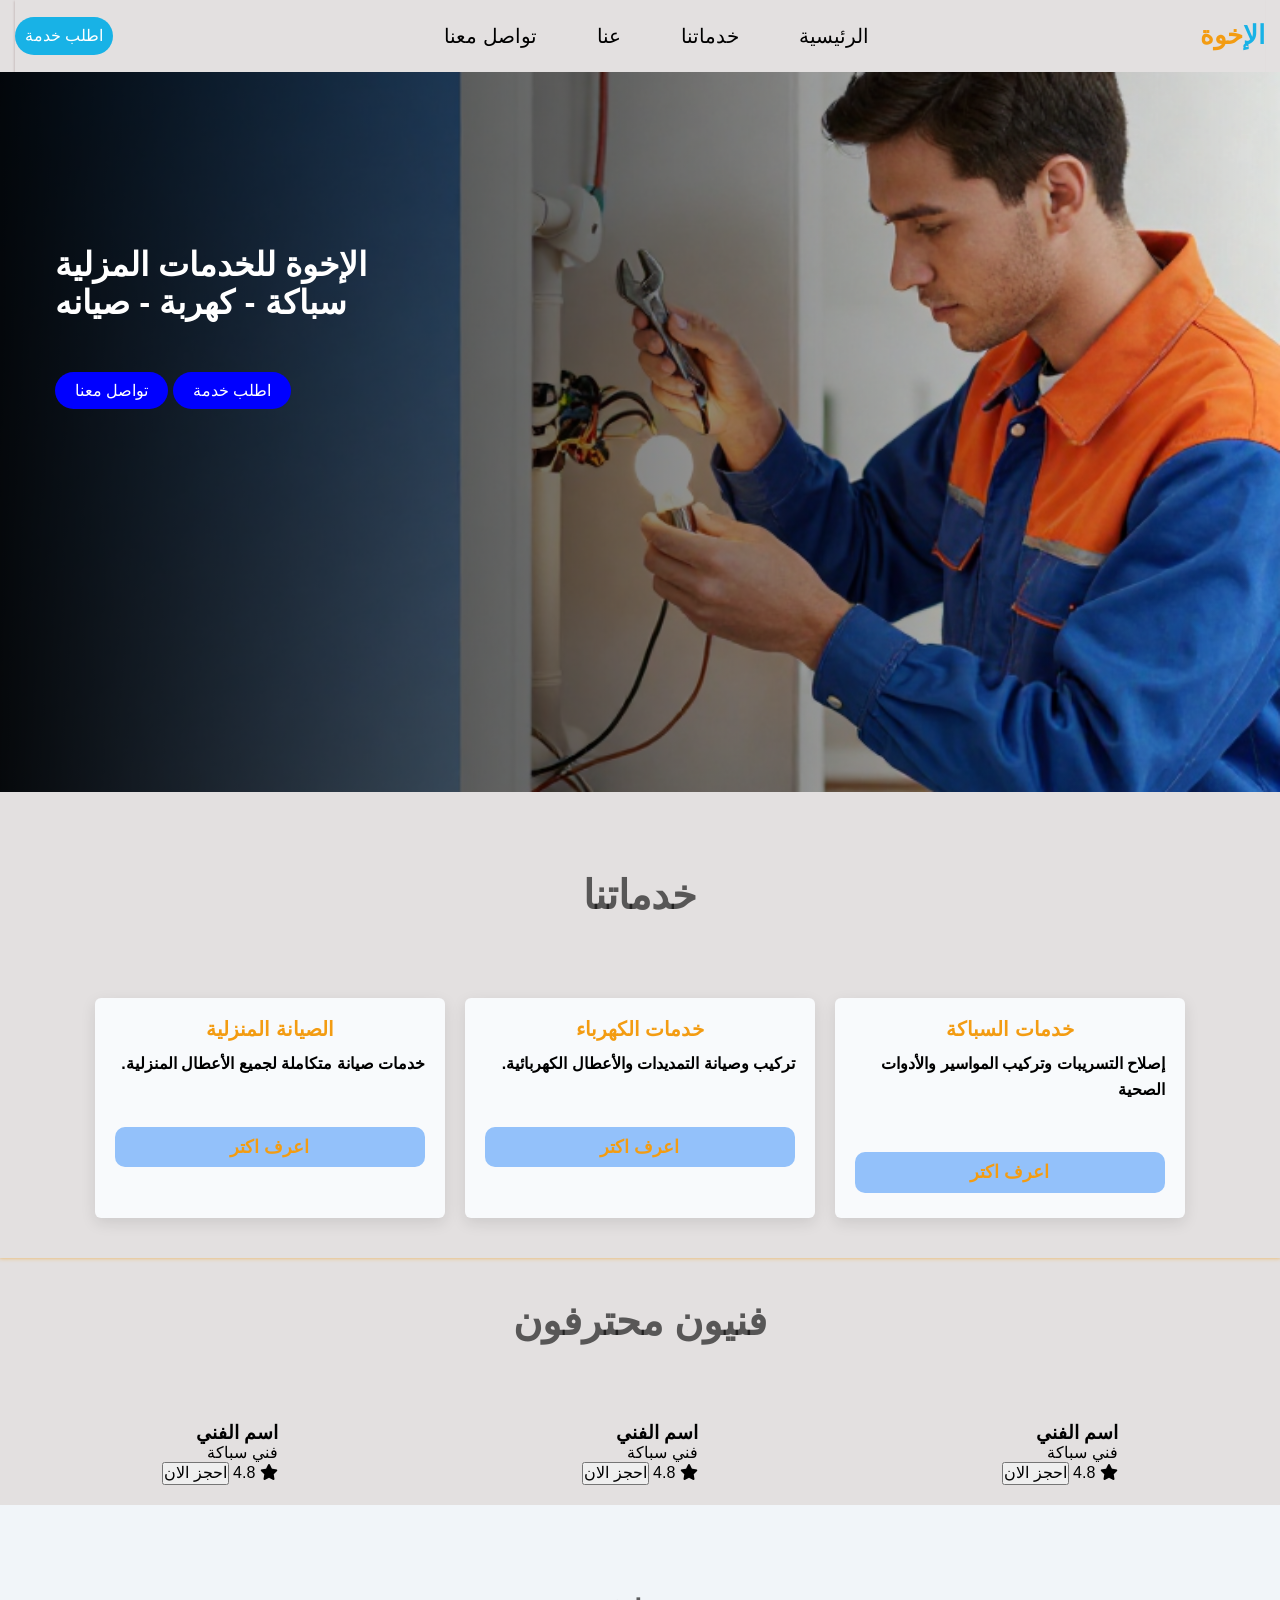
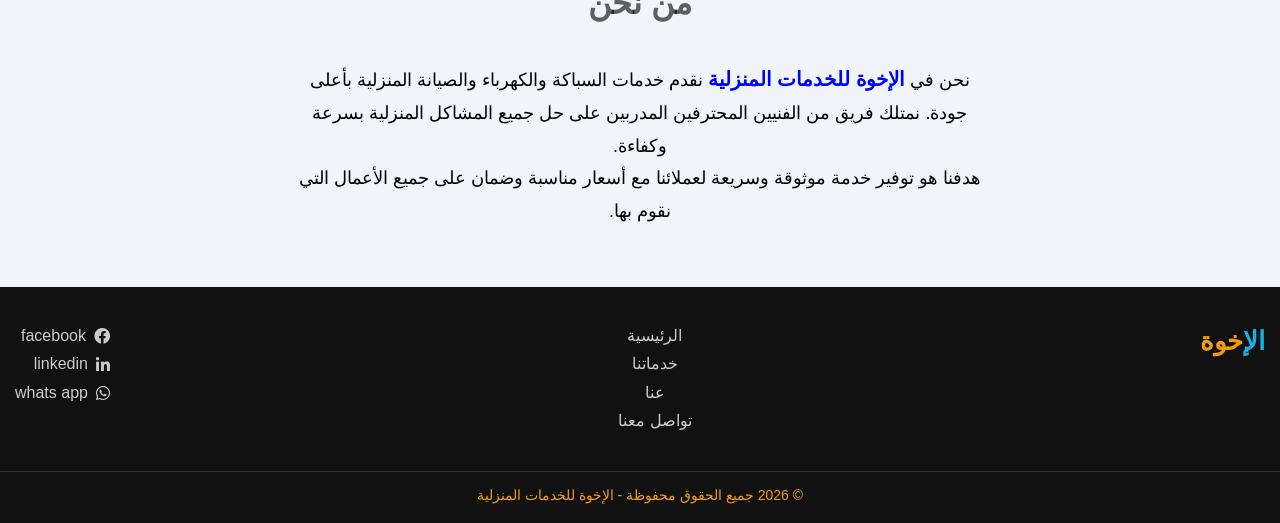
==== commit ce4e4d4d: "add style technicians" ====
--- a/index.html
+++ b/index.html
@@ -78,7 +78,7 @@
       </div>
     </section>
     <section class="technicians">
-      <h2>فنيون محترفون</h2>
+      <h2 class="title-section">فنيون محترفون</h2>
       <div class="tech-container">
         <div class="tech-card">
           <img src="" alt="" />
--- a/css/style.css
+++ b/css/style.css
@@ -198,6 +198,8 @@
 /* start services  */
 .services {
   padding: 60px;
+  padding-bottom: 20px;
+  box-shadow: 0px -2px 5px 1px var(--hover-color);
 }
 
 .services .services-grid {
@@ -208,6 +210,7 @@
 }
 /* start card */
 .services .services-grid .service-card {
+  min-height: 220px;
   background: #f8fafc;
   padding: 20px;
   overflow: hidden;
@@ -246,6 +249,23 @@
 }
 /* end card */
 /* end services  */
+
+/* start technicians  */
+
+.technicians {
+  padding: 20px;
+}
+.technicians h2 {
+}
+.tech-container {
+  display: flex;
+  justify-content: space-around;
+  align-items: center;
+  gap: 20px;
+}
+
+/* end technicians  */
+
 /* start about  */
 .about {
   padding: 60px;
@@ -265,6 +285,7 @@
   font-size: 18px;
 }
 /* end about  */
+
 /* start footer  */
 footer {
   background: #111;
